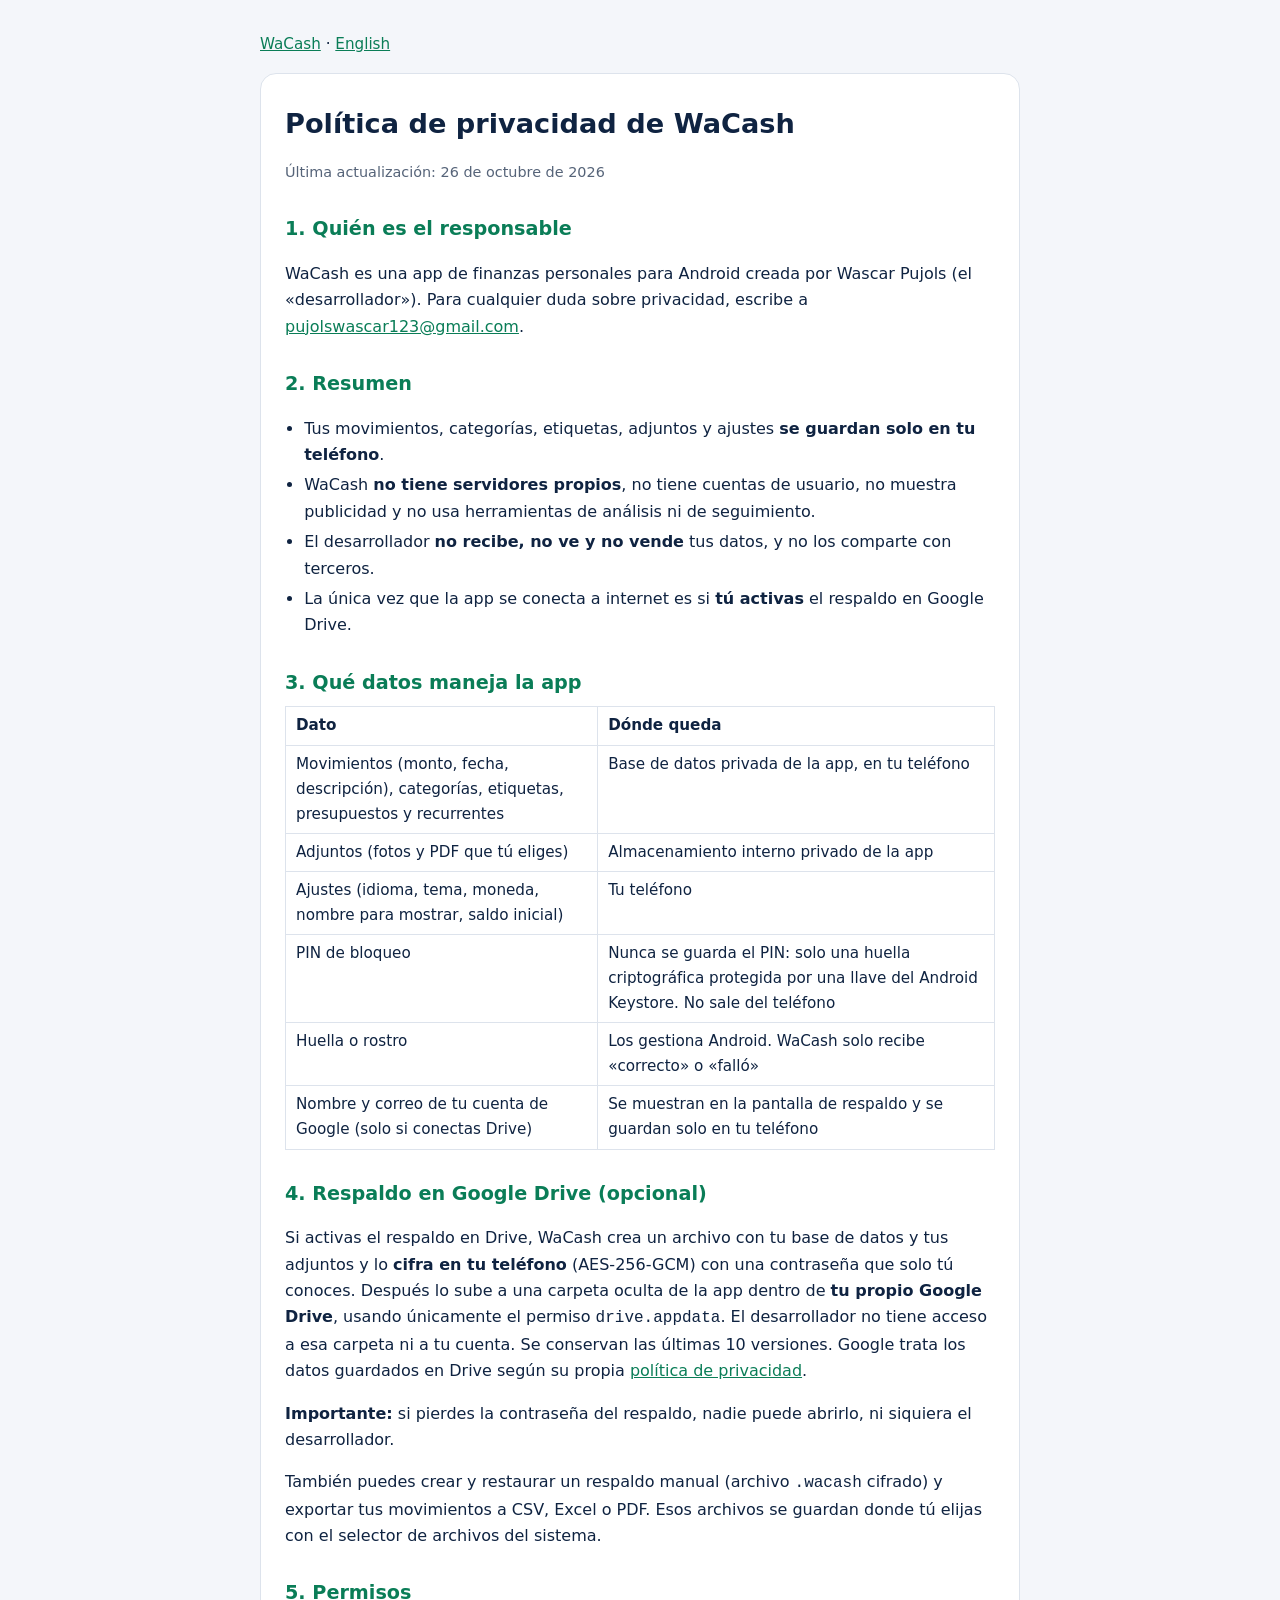
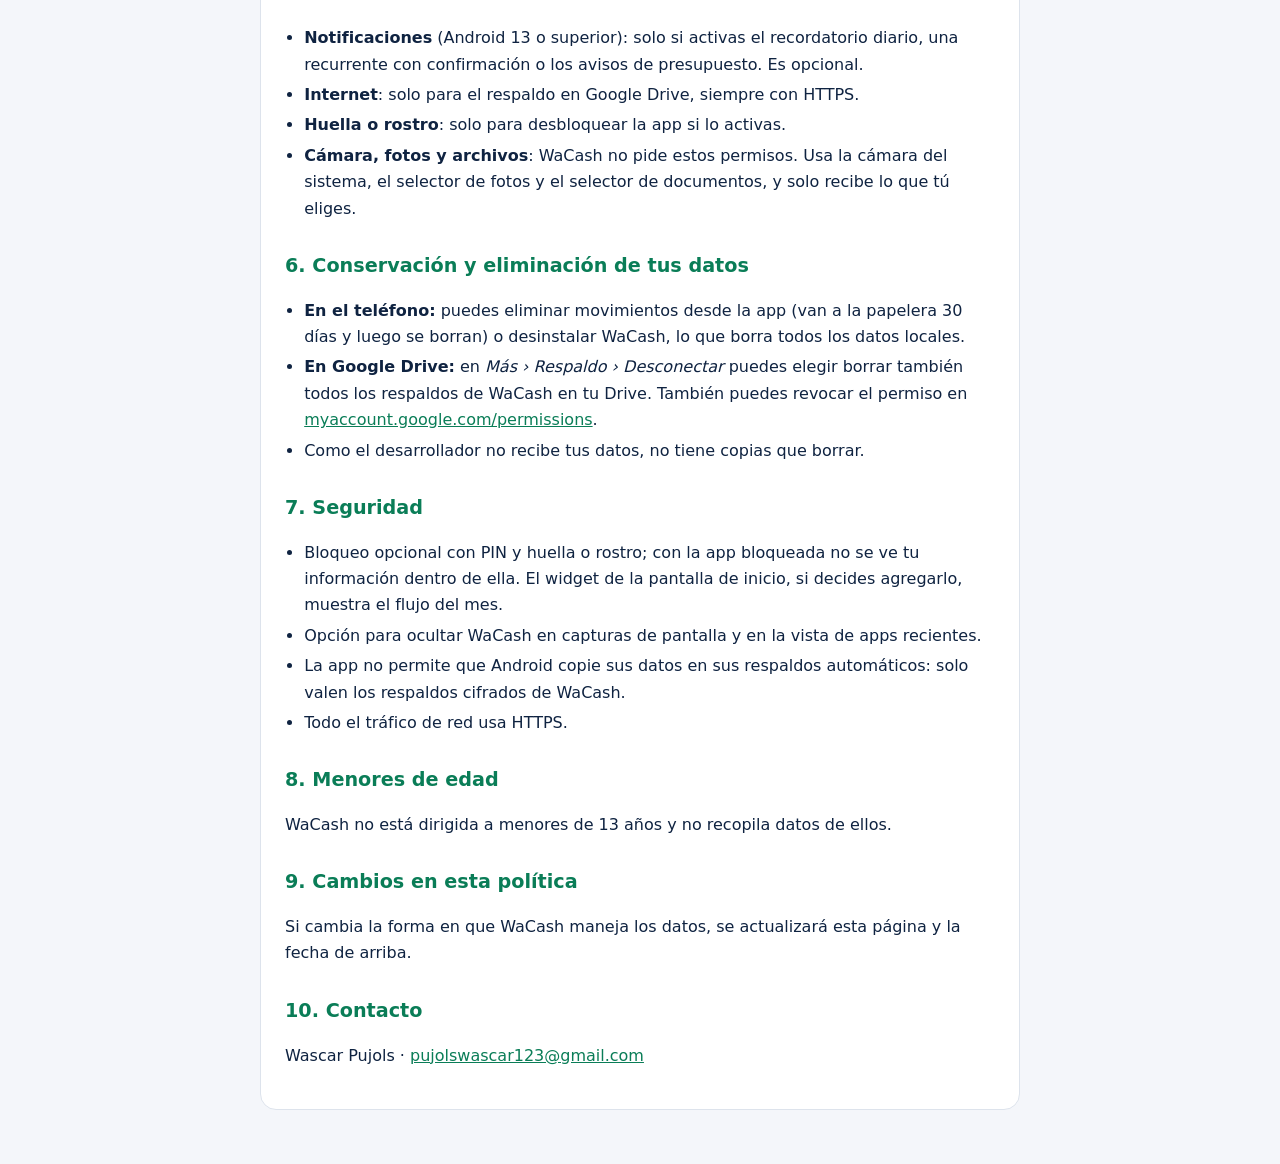
==== privacidad.html @ 494b2dd3 "Política de privacidad de WaCash (español e inglés) Co-Authored-By: Claude Sonnet 5.5 <noreply@anthr" ====
<!doctype html>
<html lang="es">
<head><meta charset="utf-8"><meta name="viewport" content="width=device-width,initial-scale=1">
<title>Política de privacidad — WaCash</title><link rel="stylesheet" href="style.css"></head>
<body><main>
<nav><a href="index.html">WaCash</a> · <a href="privacy.html">English</a></nav>
<article>
<h1>Política de privacidad de WaCash</h1>
<p class="meta">Última actualización: 26 de octubre de 2026</p>

<h2>1. Quién es el responsable</h2>
<p>WaCash es una app de finanzas personales para Android creada por Wascar Pujols (el «desarrollador»). Para cualquier duda sobre privacidad, escribe a <a href="mailto:pujolswascar123@gmail.com">pujolswascar123@gmail.com</a>.</p>

<h2>2. Resumen</h2>
<ul>
<li>Tus movimientos, categorías, etiquetas, adjuntos y ajustes <strong>se guardan solo en tu teléfono</strong>.</li>
<li>WaCash <strong>no tiene servidores propios</strong>, no tiene cuentas de usuario, no muestra publicidad y no usa herramientas de análisis ni de seguimiento.</li>
<li>El desarrollador <strong>no recibe, no ve y no vende</strong> tus datos, y no los comparte con terceros.</li>
<li>La única vez que la app se conecta a internet es si <strong>tú activas</strong> el respaldo en Google Drive.</li>
</ul>

<h2>3. Qué datos maneja la app</h2>
<table>
<tr><th>Dato</th><th>Dónde queda</th></tr>
<tr><td>Movimientos (monto, fecha, descripción), categorías, etiquetas, presupuestos y recurrentes</td><td>Base de datos privada de la app, en tu teléfono</td></tr>
<tr><td>Adjuntos (fotos y PDF que tú eliges)</td><td>Almacenamiento interno privado de la app</td></tr>
<tr><td>Ajustes (idioma, tema, moneda, nombre para mostrar, saldo inicial)</td><td>Tu teléfono</td></tr>
<tr><td>PIN de bloqueo</td><td>Nunca se guarda el PIN: solo una huella criptográfica protegida por una llave del Android Keystore. No sale del teléfono</td></tr>
<tr><td>Huella o rostro</td><td>Los gestiona Android. WaCash solo recibe «correcto» o «falló»</td></tr>
<tr><td>Nombre y correo de tu cuenta de Google (solo si conectas Drive)</td><td>Se muestran en la pantalla de respaldo y se guardan solo en tu teléfono</td></tr>
</table>

<h2>4. Respaldo en Google Drive (opcional)</h2>
<p>Si activas el respaldo en Drive, WaCash crea un archivo con tu base de datos y tus adjuntos y lo <strong>cifra en tu teléfono</strong> (AES-256-GCM) con una contraseña que solo tú conoces. Después lo sube a una carpeta oculta de la app dentro de <strong>tu propio Google Drive</strong>, usando únicamente el permiso <code>drive.appdata</code>. El desarrollador no tiene acceso a esa carpeta ni a tu cuenta. Se conservan las últimas 10 versiones. Google trata los datos guardados en Drive según su propia <a href="https://policies.google.com/privacy">política de privacidad</a>.</p>
<p><strong>Importante:</strong> si pierdes la contraseña del respaldo, nadie puede abrirlo, ni siquiera el desarrollador.</p>
<p>También puedes crear y restaurar un respaldo manual (archivo <code>.wacash</code> cifrado) y exportar tus movimientos a CSV, Excel o PDF. Esos archivos se guardan donde tú elijas con el selector de archivos del sistema.</p>

<h2>5. Permisos</h2>
<ul>
<li><strong>Notificaciones</strong> (Android 13 o superior): solo si activas el recordatorio diario, una recurrente con confirmación o los avisos de presupuesto. Es opcional.</li>
<li><strong>Internet</strong>: solo para el respaldo en Google Drive, siempre con HTTPS.</li>
<li><strong>Huella o rostro</strong>: solo para desbloquear la app si lo activas.</li>
<li><strong>Cámara, fotos y archivos</strong>: WaCash no pide estos permisos. Usa la cámara del sistema, el selector de fotos y el selector de documentos, y solo recibe lo que tú eliges.</li>
</ul>

<h2>6. Conservación y eliminación de tus datos</h2>
<ul>
<li><strong>En el teléfono:</strong> puedes eliminar movimientos desde la app (van a la papelera 30 días y luego se borran) o desinstalar WaCash, lo que borra todos los datos locales.</li>
<li><strong>En Google Drive:</strong> en <em>Más › Respaldo › Desconectar</em> puedes elegir borrar también todos los respaldos de WaCash en tu Drive. También puedes revocar el permiso en <a href="https://myaccount.google.com/permissions">myaccount.google.com/permissions</a>.</li>
<li>Como el desarrollador no recibe tus datos, no tiene copias que borrar.</li>
</ul>

<h2>7. Seguridad</h2>
<ul>
<li>Bloqueo opcional con PIN y huella o rostro; con la app bloqueada no se ve tu información dentro de ella. El widget de la pantalla de inicio, si decides agregarlo, muestra el flujo del mes.</li>
<li>Opción para ocultar WaCash en capturas de pantalla y en la vista de apps recientes.</li>
<li>La app no permite que Android copie sus datos en sus respaldos automáticos: solo valen los respaldos cifrados de WaCash.</li>
<li>Todo el tráfico de red usa HTTPS.</li>
</ul>

<h2>8. Menores de edad</h2>
<p>WaCash no está dirigida a menores de 13 años y no recopila datos de ellos.</p>

<h2>9. Cambios en esta política</h2>
<p>Si cambia la forma en que WaCash maneja los datos, se actualizará esta página y la fecha de arriba.</p>

<h2>10. Contacto</h2>
<p>Wascar Pujols · <a href="mailto:pujolswascar123@gmail.com">pujolswascar123@gmail.com</a></p>
</article>
</main></body></html>
---- style.css ----
:root { color-scheme: light dark; --ink:#0F2341; --bg:#F4F6FA; --card:#fff; --accent:#0A7D57; --line:#dde3ec; }
@media (prefers-color-scheme: dark) { :root { --ink:#E8EEF8; --bg:#0B1730; --card:#12203D; --accent:#19C08A; --line:#243556; } }
body { margin:0; background:var(--bg); color:var(--ink); font:16px/1.65 system-ui,-apple-system,"Segoe UI",Roboto,sans-serif; }
main { max-width:760px; margin:0 auto; padding:24px 16px 56px; }
article { background:var(--card); border:1px solid var(--line); border-radius:16px; padding:8px 24px 24px; }
h1 { font-size:1.7rem; margin:20px 0 4px; } h2 { font-size:1.2rem; margin:28px 0 8px; color:var(--accent); }
a { color:var(--accent); } ul { padding-left:1.2rem; } li { margin:4px 0; }
.meta { color:var(--ink); opacity:.7; font-size:.9rem; } nav { margin:8px 0 16px; font-size:.95rem; }
table { border-collapse:collapse; width:100%; font-size:.95rem; } td,th { border:1px solid var(--line); padding:6px 10px; text-align:left; vertical-align:top; }
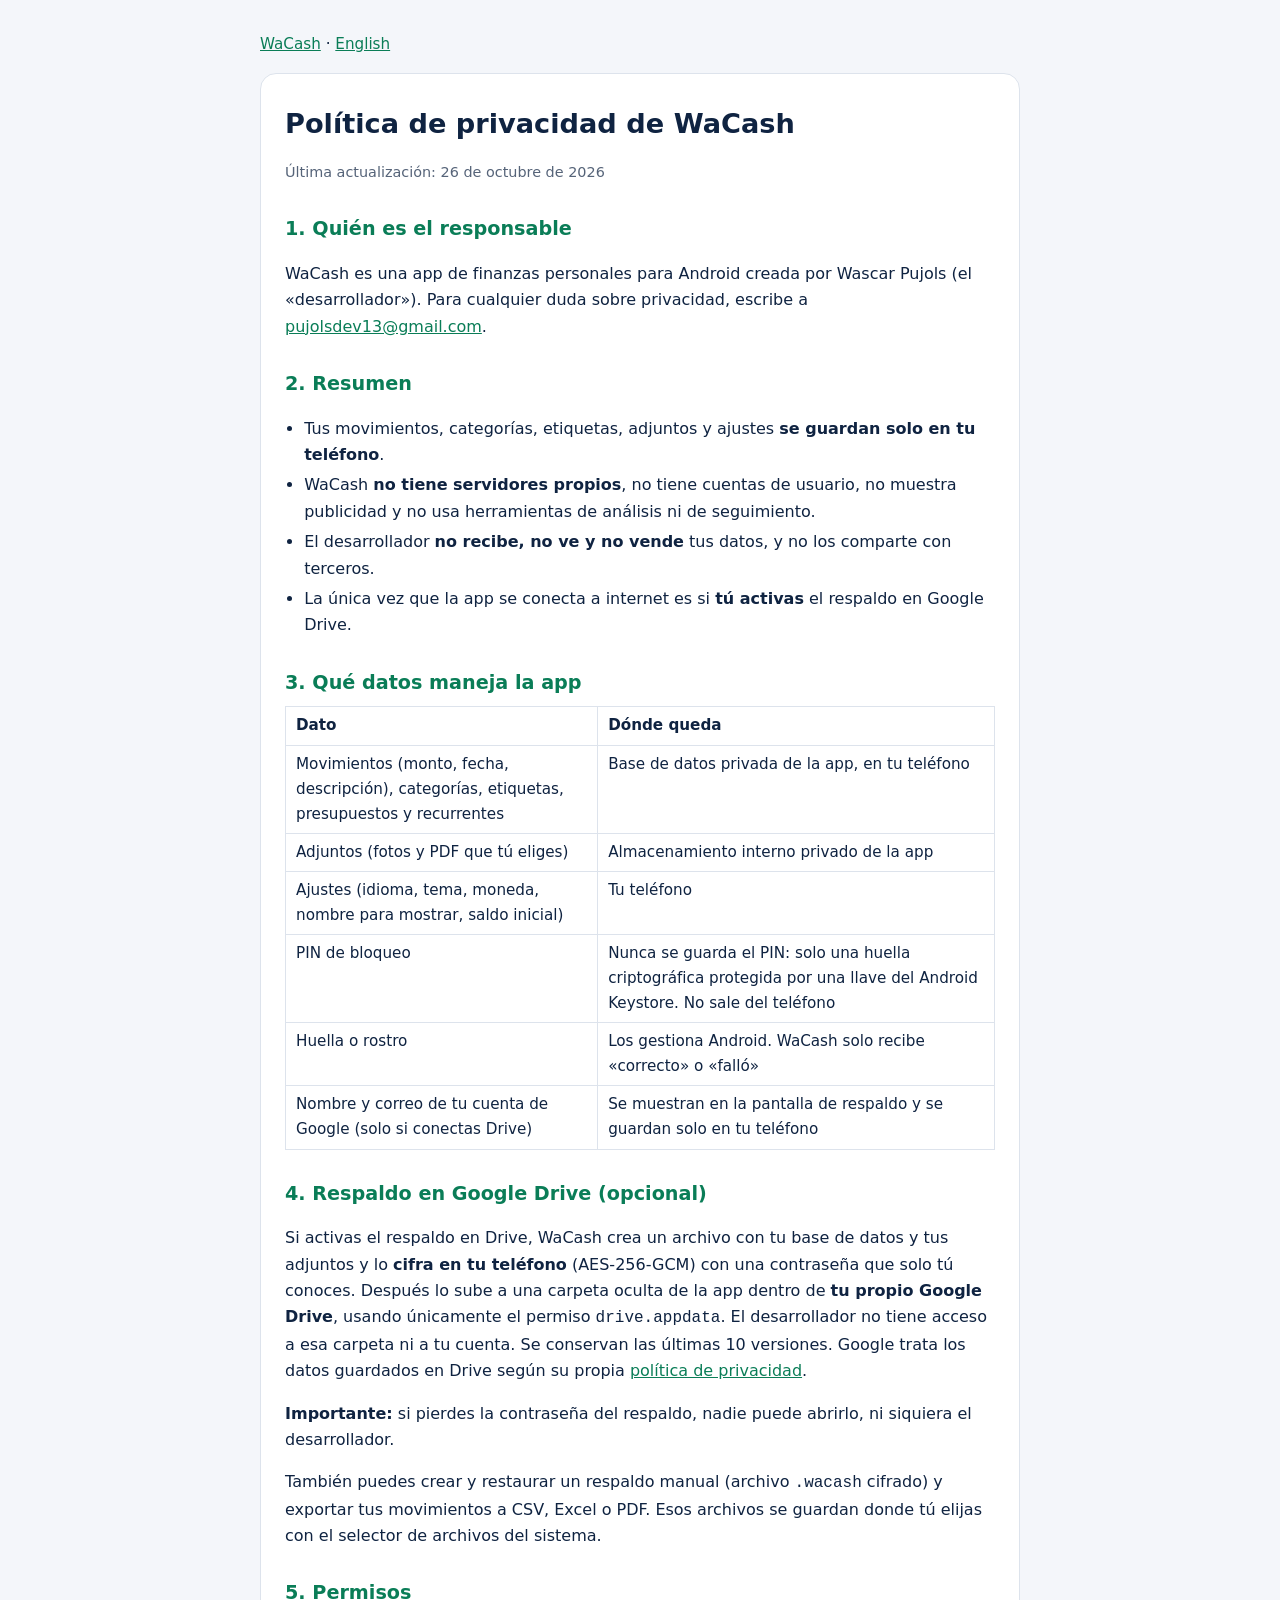
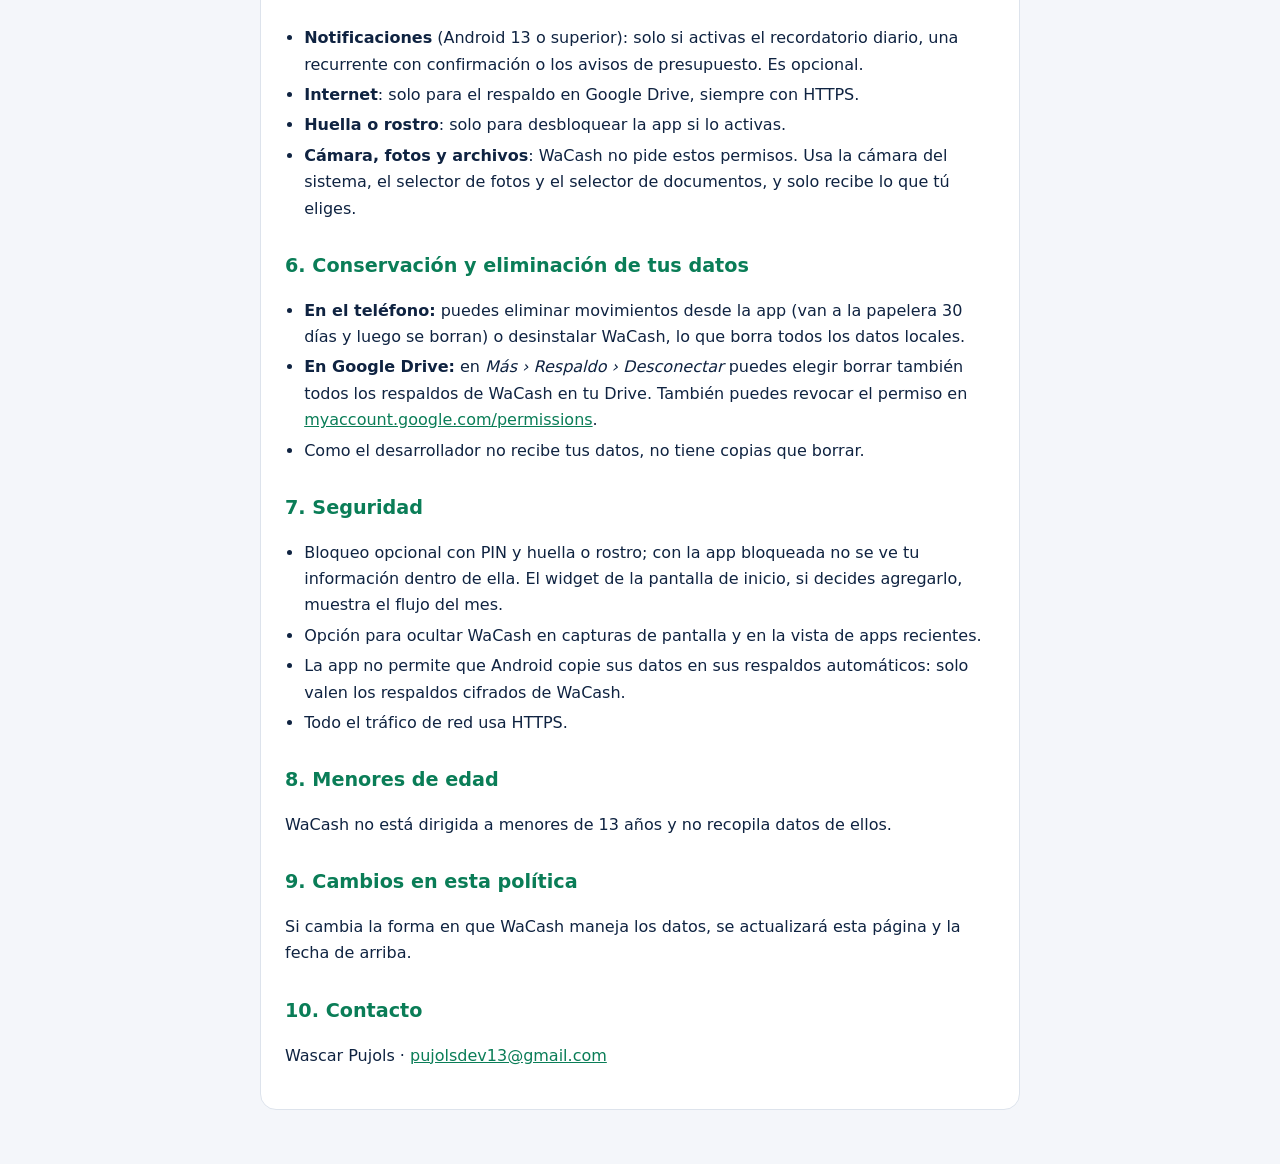
==== commit 58dee0d1: "Update privacidad.html" ====
--- a/privacidad.html
+++ b/privacidad.html
@@ -9,7 +9,7 @@
 <p class="meta">Última actualización: 26 de octubre de 2026</p>
 
 <h2>1. Quién es el responsable</h2>
-<p>WaCash es una app de finanzas personales para Android creada por Wascar Pujols (el «desarrollador»). Para cualquier duda sobre privacidad, escribe a <a href="mailto:pujolswascar123@gmail.com">pujolswascar123@gmail.com</a>.</p>
+<p>WaCash es una app de finanzas personales para Android creada por Wascar Pujols (el «desarrollador»). Para cualquier duda sobre privacidad, escribe a <a href="mailto:pujolsdev13@gmail.com">pujolsdev13@gmail.com</a>.</p>
 
 <h2>2. Resumen</h2>
 <ul>
@@ -65,6 +65,6 @@
 <p>Si cambia la forma en que WaCash maneja los datos, se actualizará esta página y la fecha de arriba.</p>
 
 <h2>10. Contacto</h2>
-<p>Wascar Pujols · <a href="mailto:pujolswascar123@gmail.com">pujolswascar123@gmail.com</a></p>
+<p>Wascar Pujols · <a href="mailto:pujolsdev13@gmail.com">pujolsdev13@gmail.com</a></p>
 </article>
 </main></body></html>
